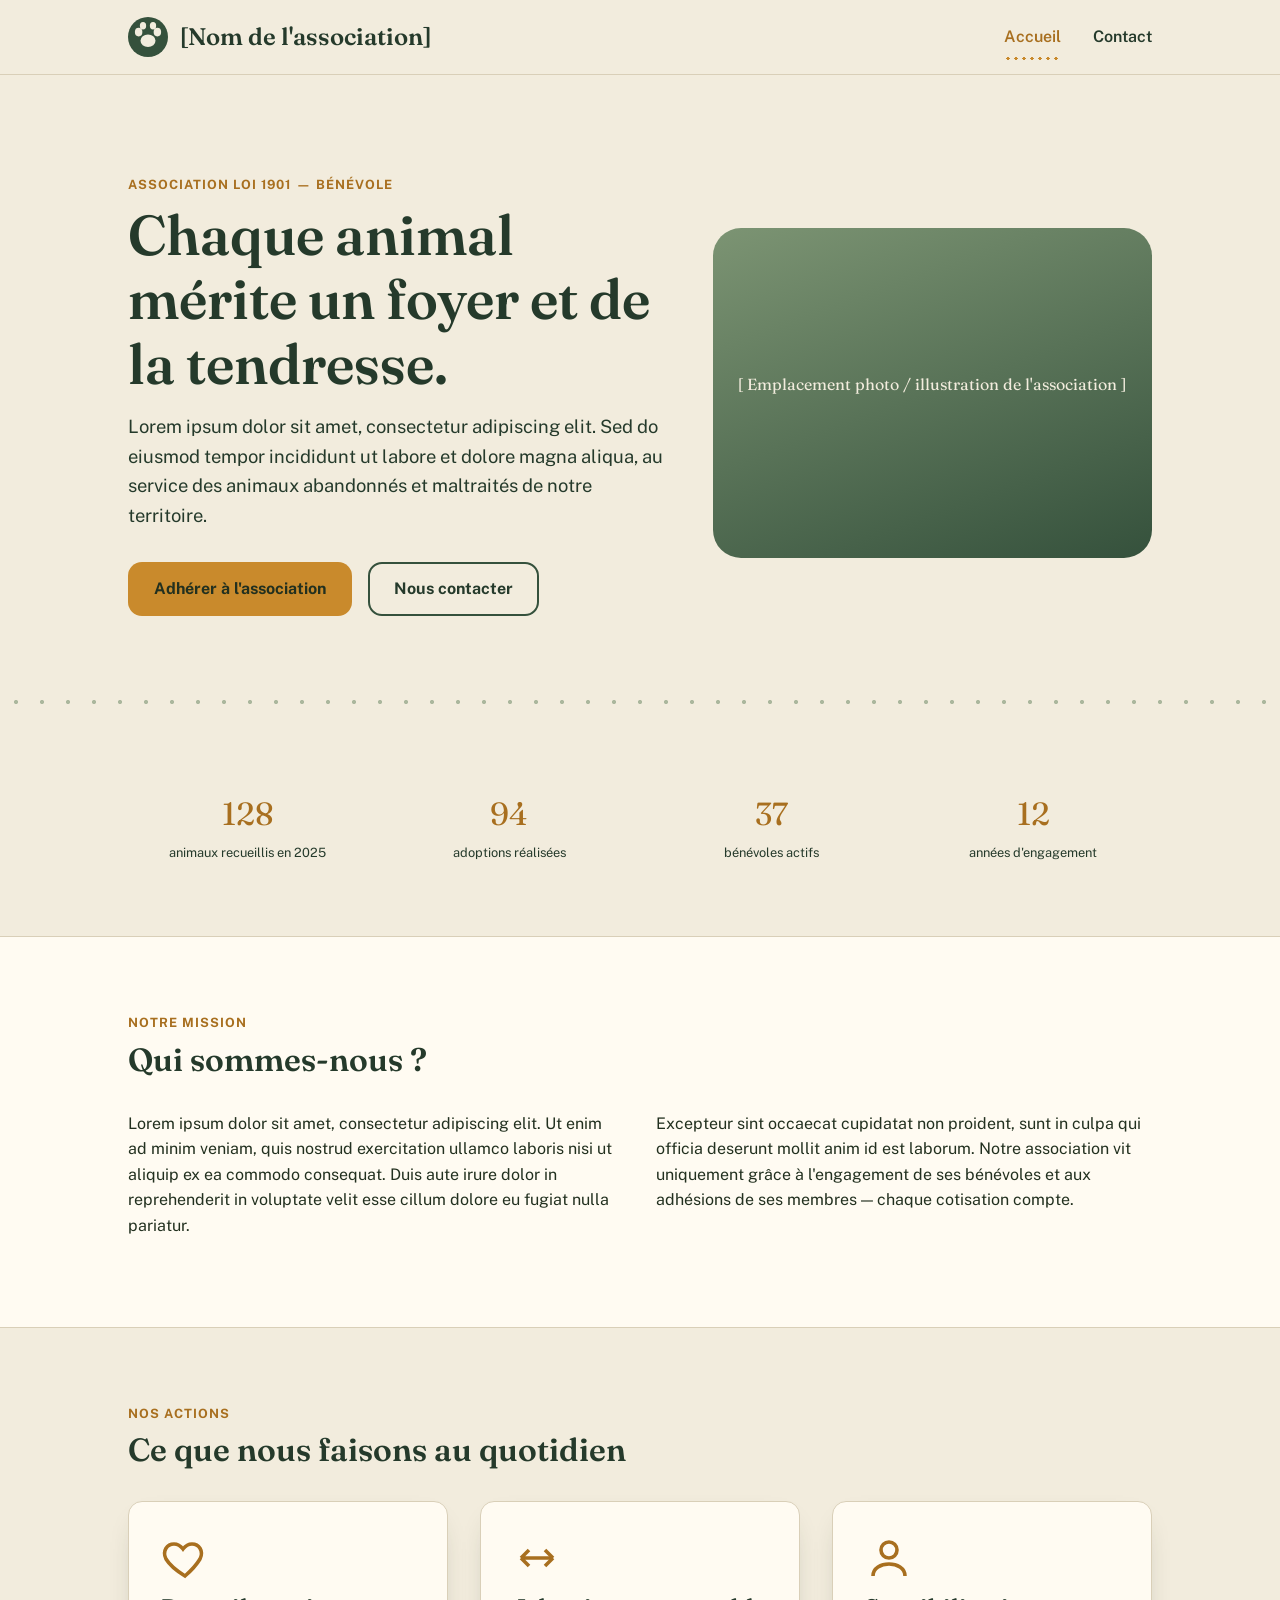
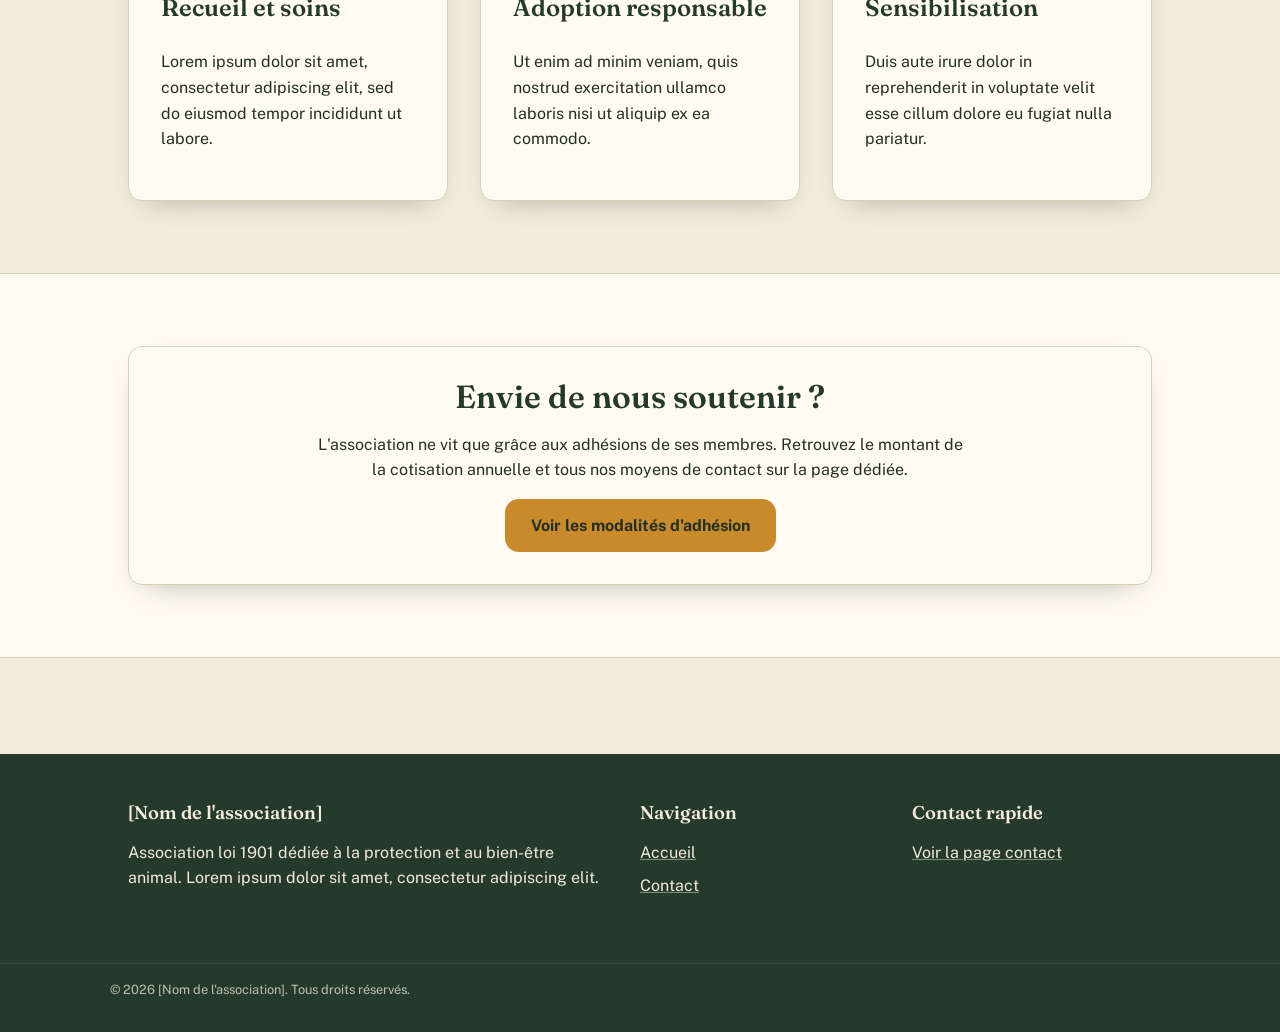
==== index.html @ b7527ab3 "First Commit: site association" ====
<!DOCTYPE html>
<html lang="fr">
<head>
  <meta charset="UTF-8">
  <meta name="viewport" content="width=device-width, initial-scale=1.0">
  <title>Accueil — Association [Nom de l'association]</title>
  <meta name="description" content="Association de protection animale : découvrez nos missions, nos actions et comment nous soutenir.">

  <!-- Favicon (SVG à remplacer par le logo définitif — voir /assets/icons/README.txt) -->
  <link rel="icon" type="image/svg+xml" href="assets/favicon.svg">
  <link rel="alternate icon" href="assets/favicon.svg">

  <!-- Polices -->
  <link rel="preconnect" href="https://fonts.googleapis.com">
  <link rel="preconnect" href="https://fonts.gstatic.com" crossorigin>
  <link href="https://fonts.googleapis.com/css2?family=Fraunces:opsz,wght@9..144,500;9..144,600;9..144,700&family=Public+Sans:wght@400;500;600;700&display=swap" rel="stylesheet">

  <!-- Feuilles de style, dans leur ordre de cascade -->
  <link rel="stylesheet" href="css/variables.css">
  <link rel="stylesheet" href="css/base.css">
  <link rel="stylesheet" href="css/layout.css">
  <link rel="stylesheet" href="css/components.css">
  <link rel="stylesheet" href="css/pages.css">
</head>
<body>
  <a class="skip-link" href="#contenu-principal">Aller au contenu principal</a>

  <header class="site-header">
    <div class="container site-header__inner">
      <a class="brand" href="index.html">
        <img class="brand__mark" src="assets/icons/logo-mark.svg" alt="" width="40" height="40">
        <span>[Nom de l'association]</span>
      </a>

      <button type="button" class="nav-toggle" data-nav-toggle aria-expanded="false" aria-controls="main-nav">
        Menu
      </button>

      <nav class="main-nav" id="main-nav" aria-label="Navigation principale">
        <ul class="main-nav__list">
          <li><a class="main-nav__link" href="index.html" aria-current="page">Accueil</a></li>
          <li><a class="main-nav__link" href="contact.html">Contact</a></li>
        </ul>
      </nav>
    </div>
  </header>

  <main id="contenu-principal">

    <!-- Hero -->
    <section class="hero">
      <div class="container hero__grid">
        <div>
          <p class="eyebrow">Association loi 1901 — bénévole</p>
          <h1 class="hero__title">Chaque animal mérite un foyer et de la tendresse.</h1>
          <p class="hero__lede">
            Lorem ipsum dolor sit amet, consectetur adipiscing elit. Sed do eiusmod
            tempor incididunt ut labore et dolore magna aliqua, au service des
            animaux abandonnés et maltraités de notre territoire.
          </p>
          <div class="hero__actions">
            <a class="btn btn--primary" href="contact.html">Adhérer à l'association</a>
            <a class="btn btn--ghost" href="contact.html">Nous contacter</a>
          </div>
        </div>
        <div class="hero__figure" aria-hidden="true">
          <p>[ Emplacement photo / illustration de l'association ]</p>
        </div>
      </div>
    </section>

    <div class="trail-divider" aria-hidden="true"></div>

    <!-- Chiffres clés -->
    <section class="section">
      <div class="container">
        <div class="stats">
          <div class="stat">
            <span class="stat__number">128</span>
            <span class="stat__label">animaux recueillis en 2025</span>
          </div>
          <div class="stat">
            <span class="stat__number">94</span>
            <span class="stat__label">adoptions réalisées</span>
          </div>
          <div class="stat">
            <span class="stat__number">37</span>
            <span class="stat__label">bénévoles actifs</span>
          </div>
          <div class="stat">
            <span class="stat__number">12</span>
            <span class="stat__label">années d'engagement</span>
          </div>
        </div>
      </div>
    </section>

    <!-- Présentation -->
    <section class="section section--alt">
      <div class="container">
        <div class="section__head">
          <p class="eyebrow">Notre mission</p>
          <h2>Qui sommes-nous ?</h2>
        </div>
        <div class="grid grid--2">
          <p>
            Lorem ipsum dolor sit amet, consectetur adipiscing elit. Ut enim ad
            minim veniam, quis nostrud exercitation ullamco laboris nisi ut
            aliquip ex ea commodo consequat. Duis aute irure dolor in
            reprehenderit in voluptate velit esse cillum dolore eu fugiat
            nulla pariatur.
          </p>
          <p>
            Excepteur sint occaecat cupidatat non proident, sunt in culpa qui
            officia deserunt mollit anim id est laborum. Notre association vit
            uniquement grâce à l'engagement de ses bénévoles et aux
            adhésions de ses membres — chaque cotisation compte.
          </p>
        </div>
      </div>
    </section>

    <!-- Nos actions / valeurs -->
    <section class="section">
      <div class="container">
        <div class="section__head">
          <p class="eyebrow">Nos actions</p>
          <h2>Ce que nous faisons au quotidien</h2>
        </div>
        <div class="grid grid--3">
          <article class="card value-card">
            <svg class="value-card__icon" viewBox="0 0 24 24" fill="none" stroke="currentColor" stroke-width="1.8" aria-hidden="true">
              <path d="M12 21s-7-4.35-9.5-8.5C.5 8.5 3 5 6.5 5c2 0 3.5 1.2 4.5 2.5C12 6.2 13.5 5 15.5 5 19 5 21.5 8.5 19.5 12.5 17 16.65 12 21 12 21z"/>
            </svg>
            <h3>Recueil et soins</h3>
            <p>Lorem ipsum dolor sit amet, consectetur adipiscing elit, sed do
              eiusmod tempor incididunt ut labore.</p>
          </article>
          <article class="card value-card">
            <svg class="value-card__icon" viewBox="0 0 24 24" fill="none" stroke="currentColor" stroke-width="1.8" aria-hidden="true">
              <path d="M4 12h16M4 12l4-4M4 12l4 4"/>
              <path d="M20 12l-4-4M20 12l-4 4"/>
            </svg>
            <h3>Adoption responsable</h3>
            <p>Ut enim ad minim veniam, quis nostrud exercitation ullamco
              laboris nisi ut aliquip ex ea commodo.</p>
          </article>
          <article class="card value-card">
            <svg class="value-card__icon" viewBox="0 0 24 24" fill="none" stroke="currentColor" stroke-width="1.8" aria-hidden="true">
              <circle cx="12" cy="8" r="4"/>
              <path d="M4 21c0-4 4-6 8-6s8 2 8 6"/>
            </svg>
            <h3>Sensibilisation</h3>
            <p>Duis aute irure dolor in reprehenderit in voluptate velit esse
              cillum dolore eu fugiat nulla pariatur.</p>
          </article>
        </div>
      </div>
    </section>

    <!-- Appel à l'action adhésion -->
    <section class="section section--alt">
      <div class="container">
        <div class="card" style="text-align:center;">
          <h2>Envie de nous soutenir ?</h2>
          <p style="margin-inline:auto;">
            L'association ne vit que grâce aux adhésions de ses membres.
            Retrouvez le montant de la cotisation annuelle et tous nos
            moyens de contact sur la page dédiée.
          </p>
          <a class="btn btn--primary" href="contact.html">Voir les modalités d'adhésion</a>
        </div>
      </div>
    </section>

  </main>

  <footer class="site-footer">
    <div class="container site-footer__inner">
      <div>
        <h2>[Nom de l'association]</h2>
        <p>Association loi 1901 dédiée à la protection et au bien-être animal.
          Lorem ipsum dolor sit amet, consectetur adipiscing elit.</p>
      </div>
      <div>
        <h2>Navigation</h2>
        <ul style="list-style:none; padding:0; display:grid; gap:0.5rem;">
          <li><a href="index.html">Accueil</a></li>
          <li><a href="contact.html">Contact</a></li>
        </ul>
      </div>
      <div>
        <h2>Contact rapide</h2>
        <p><a href="contact.html">Voir la page contact</a></p>
      </div>
    </div>
    <div class="site-footer__bottom">
      <p>&copy; <span id="year">2026</span> [Nom de l'association]. Tous droits réservés.</p>
    </div>
  </footer>

  <script src="js/main.js" defer></script>
</body>
</html>
---- css/variables.css ----
/* ==========================================================================
   Design tokens — Association animale
   Modifier uniquement ce fichier pour changer l'identité visuelle du site.
   ========================================================================== */

:root {
  /* Couleurs — palette "refuge" */
  --color-ink: #22301f;          /* texte principal, quasi noir vert */
  --color-forest: #35513c;       /* couleur primaire (nav, boutons) */
  --color-forest-dark: #253a2b;  /* survol / états actifs */
  --color-moss: #7c9473;         /* accent secondaire, sauge */
  --color-amber: #c98a2c;        /* accent d'appel à l'action */
  --color-amber-dark: #a86f1f;   /* survol du bouton amber */
  --color-paper: #f2ecdd;        /* fond général, papier chaud */
  --color-card: #fffbf2;         /* fond des cartes, plus clair que le papier */
  --color-line: #d9cfb8;         /* séparateurs, bordures discrètes */
  --color-danger: #a33d2c;

  /* Typographie */
  --font-display: "Fraunces", Georgia, "Times New Roman", serif;
  --font-body: "Public Sans", -apple-system, BlinkMacSystemFont, "Segoe UI", sans-serif;

  --fs-100: 0.8rem;
  --fs-200: 0.9rem;
  --fs-300: 1rem;
  --fs-400: 1.15rem;
  --fs-500: 1.5rem;
  --fs-600: 2rem;
  --fs-700: 2.75rem;
  --fs-800: 3.5rem;

  /* Espacements (échelle 4px) */
  --sp-1: 0.25rem;
  --sp-2: 0.5rem;
  --sp-3: 0.75rem;
  --sp-4: 1rem;
  --sp-5: 1.5rem;
  --sp-6: 2rem;
  --sp-7: 3rem;
  --sp-8: 4.5rem;
  --sp-9: 6rem;

  /* Rayons / ombres */
  --radius-sm: 6px;
  --radius-md: 14px;
  --radius-lg: 28px;
  --shadow-card: 0 12px 30px -18px rgba(34, 48, 31, 0.45);
  --shadow-modal: 0 25px 60px -20px rgba(20, 28, 17, 0.55);

  /* Largeur de contenu */
  --content-width: 1120px;

  /* Transitions */
  --ease: cubic-bezier(0.4, 0, 0.2, 1);
  --t-fast: 150ms;
  --t-med: 280ms;
}

@media (prefers-color-scheme: dark) {
  /* Le site reste volontairement clair (univers "papier chaud"),
     mais on garde ce bloc pour une future déclinaison sombre. */
}
---- css/base.css ----
/* ==========================================================================
   Base — reset léger, typographie, accessibilité
   ========================================================================== */

*, *::before, *::after {
  box-sizing: border-box;
}

html {
  scroll-behavior: smooth;
}

@media (prefers-reduced-motion: reduce) {
  html {
    scroll-behavior: auto;
  }
  *, *::before, *::after {
    animation-duration: 0.01ms !important;
    animation-iteration-count: 1 !important;
    transition-duration: 0.01ms !important;
    scroll-behavior: auto !important;
  }
}

body {
  margin: 0;
  font-family: var(--font-body);
  font-size: var(--fs-300);
  line-height: 1.6;
  color: var(--color-ink);
  background-color: var(--color-paper);
  -webkit-font-smoothing: antialiased;
}

img, svg {
  max-width: 100%;
  display: block;
}

a {
  color: inherit;
}

h1, h2, h3, h4 {
  font-family: var(--font-display);
  line-height: 1.15;
  margin: 0 0 var(--sp-4);
  font-weight: 600;
  color: var(--color-forest-dark);
}

h1 { font-size: var(--fs-800); }
h2 { font-size: var(--fs-600); }
h3 { font-size: var(--fs-500); }

p {
  margin: 0 0 var(--sp-4);
  max-width: 65ch;
}

ul, ol {
  padding-left: 1.2em;
}

button {
  font-family: inherit;
  cursor: pointer;
}

/* Focus visible clavier — ne jamais supprimer sans remplacer */
:focus-visible {
  outline: 3px solid var(--color-amber);
  outline-offset: 3px;
  border-radius: var(--radius-sm);
}

/* Lien d'évitement pour les lecteurs d'écran / clavier */
.skip-link {
  position: absolute;
  left: -9999px;
  top: 0;
  background: var(--color-forest);
  color: #fff;
  padding: var(--sp-3) var(--sp-5);
  z-index: 1000;
  border-radius: 0 0 var(--radius-sm) 0;
  text-decoration: none;
}

.skip-link:focus {
  left: 0;
}

.visually-hidden {
  position: absolute;
  width: 1px;
  height: 1px;
  padding: 0;
  margin: -1px;
  overflow: hidden;
  clip: rect(0, 0, 0, 0);
  white-space: nowrap;
  border: 0;
}

.container {
  width: 100%;
  max-width: var(--content-width);
  margin-inline: auto;
  padding-inline: var(--sp-5);
}

@media (min-width: 640px) {
  .container { padding-inline: var(--sp-7); }
}
---- css/layout.css ----
/* ==========================================================================
   Layout — en-tête, navigation, pied de page
   ========================================================================== */

.site-header {
  position: sticky;
  top: 0;
  z-index: 100;
  background: var(--color-paper);
  border-bottom: 1px solid var(--color-line);
}

.site-header__inner {
  display: flex;
  align-items: center;
  justify-content: space-between;
  padding-block: var(--sp-4);
}

.brand {
  display: flex;
  align-items: center;
  gap: var(--sp-3);
  text-decoration: none;
  font-family: var(--font-display);
  font-size: var(--fs-500);
  font-weight: 600;
  color: var(--color-forest-dark);
}

.brand__mark {
  width: 40px;
  height: 40px;
  flex-shrink: 0;
}

/* Navigation principale */
.main-nav__list {
  display: flex;
  gap: var(--sp-6);
  list-style: none;
  margin: 0;
  padding: 0;
}

.main-nav__link {
  position: relative;
  text-decoration: none;
  font-weight: 600;
  color: var(--color-forest-dark);
  padding-block: var(--sp-2);
  display: inline-block;
}

/* Signature : trait en pointillé façon "sentier" sous le lien actif/survolé */
.main-nav__link::after {
  content: "";
  position: absolute;
  left: 0;
  right: 100%;
  bottom: -2px;
  height: 3px;
  background-image: radial-gradient(circle, var(--color-amber) 1.5px, transparent 1.6px);
  background-size: 8px 3px;
  background-repeat: repeat-x;
  transition: right var(--t-med) var(--ease);
}

.main-nav__link:hover::after,
.main-nav__link[aria-current="page"]::after {
  right: 0;
}

.main-nav__link[aria-current="page"] {
  color: var(--color-amber-dark);
}

.nav-toggle {
  display: none;
  background: none;
  border: 2px solid var(--color-forest);
  border-radius: var(--radius-sm);
  padding: var(--sp-2) var(--sp-3);
  color: var(--color-forest-dark);
}

@media (max-width: 720px) {
  .nav-toggle {
    display: inline-flex;
    align-items: center;
    gap: var(--sp-2);
  }

  .main-nav {
    display: none;
    width: 100%;
  }

  .main-nav.is-open {
    display: block;
  }

  .site-header__inner {
    flex-wrap: wrap;
  }

  .main-nav__list {
    flex-direction: column;
    gap: var(--sp-2);
    padding-block: var(--sp-4);
    border-top: 1px solid var(--color-line);
    margin-top: var(--sp-4);
  }
}

/* Pied de page */
.site-footer {
  margin-top: var(--sp-9);
  background: var(--color-forest-dark);
  color: var(--color-paper);
}

.site-footer__inner {
  padding-block: var(--sp-7);
  display: grid;
  gap: var(--sp-6);
  grid-template-columns: 1fr;
}

@media (min-width: 640px) {
  .site-footer__inner {
    grid-template-columns: 2fr 1fr 1fr;
  }
}

.site-footer a {
  color: var(--color-paper);
  text-decoration-color: var(--color-moss);
}

.site-footer h2 {
  color: var(--color-paper);
  font-size: var(--fs-400);
}

.site-footer__bottom {
  border-top: 1px solid rgba(242, 236, 221, 0.15);
  padding-block: var(--sp-4);
  font-size: var(--fs-100);
  opacity: 0.75;
  text-align: center;
}

/* Sections génériques */
.section {
  padding-block: var(--sp-8);
}

.section--alt {
  background: var(--color-card);
  border-top: 1px solid var(--color-line);
  border-bottom: 1px solid var(--color-line);
}

.section__head {
  max-width: 60ch;
  margin-bottom: var(--sp-6);
}

.eyebrow {
  display: inline-block;
  font-family: var(--font-body);
  font-size: var(--fs-100);
  letter-spacing: 0.08em;
  text-transform: uppercase;
  color: var(--color-amber-dark);
  font-weight: 700;
  margin-bottom: var(--sp-2);
}

/* Grilles de contenu */
.grid {
  display: grid;
  gap: var(--sp-6);
}

@media (min-width: 720px) {
  .grid--2 { grid-template-columns: repeat(2, 1fr); }
  .grid--3 { grid-template-columns: repeat(3, 1fr); }
}

/* Séparateur "sentier" entre sections — signature visuelle du site */
.trail-divider {
  height: 28px;
  width: 100%;
  background-image: radial-gradient(circle, var(--color-moss) 2px, transparent 2.2px);
  background-size: 26px 28px;
  background-position: center;
  background-repeat: repeat-x;
  opacity: 0.6;
}
---- css/components.css ----
/* ==========================================================================
   Composants — boutons, cartes, modale de confirmation
   ========================================================================== */

.btn {
  display: inline-flex;
  align-items: center;
  gap: var(--sp-2);
  border: 2px solid transparent;
  border-radius: var(--radius-md);
  padding: var(--sp-3) var(--sp-5);
  font-weight: 700;
  font-size: var(--fs-300);
  text-decoration: none;
  transition: transform var(--t-fast) var(--ease), background-color var(--t-fast) var(--ease);
}

.btn:hover {
  transform: translateY(-2px);
}

.btn--primary {
  background: var(--color-amber);
  color: var(--color-ink);
}

.btn--primary:hover {
  background: var(--color-amber-dark);
}

.btn--outline {
  background: transparent;
  border-color: var(--color-paper);
  color: var(--color-paper);
}

.btn--outline:hover {
  background: rgba(242, 236, 221, 0.12);
}

.btn--ghost {
  background: transparent;
  border-color: var(--color-forest);
  color: var(--color-forest-dark);
}

.btn--ghost:hover {
  background: rgba(53, 81, 60, 0.08);
}

/* Cartes */
.card {
  background: var(--color-card);
  border: 1px solid var(--color-line);
  border-radius: var(--radius-md);
  padding: var(--sp-6);
  box-shadow: var(--shadow-card);
}

/* Carte de contact cliquable (téléphone / e-mail) */
.contact-action {
  width: 100%;
  text-align: left;
  background: var(--color-card);
  border: 1px solid var(--color-line);
  border-radius: var(--radius-md);
  padding: var(--sp-5);
  display: flex;
  align-items: center;
  gap: var(--sp-4);
  transition: border-color var(--t-fast) var(--ease), transform var(--t-fast) var(--ease);
}

.contact-action:hover {
  border-color: var(--color-amber);
  transform: translateY(-2px);
}

.contact-action__icon {
  width: 44px;
  height: 44px;
  flex-shrink: 0;
  color: var(--color-forest);
}

.contact-action__label {
  font-size: var(--fs-100);
  text-transform: uppercase;
  letter-spacing: 0.06em;
  color: var(--color-moss);
  font-weight: 700;
  margin: 0;
}

.contact-action__value {
  font-family: var(--font-display);
  font-size: var(--fs-400);
  margin: 0;
  color: var(--color-forest-dark);
}

/* ---- Modale de confirmation (interaction obligatoire tél / e-mail) ---- */

.modal-overlay {
  position: fixed;
  inset: 0;
  background: rgba(34, 48, 31, 0.55);
  display: flex;
  align-items: center;
  justify-content: center;
  padding: var(--sp-5);
  z-index: 1000;
}

.modal-overlay[hidden] {
  display: none;
}

.modal {
  background: var(--color-card);
  border-radius: var(--radius-lg);
  max-width: 420px;
  width: 100%;
  padding: var(--sp-6);
  box-shadow: var(--shadow-modal);
}

.modal__title {
  margin-bottom: var(--sp-2);
}

.modal__text {
  color: var(--color-ink);
}

.modal__value {
  font-weight: 700;
  color: var(--color-forest-dark);
}

.modal__actions {
  display: flex;
  flex-wrap: wrap;
  gap: var(--sp-3);
  margin-top: var(--sp-5);
}

.modal__note {
  font-size: var(--fs-100);
  color: var(--color-moss);
  margin-top: var(--sp-4);
  margin-bottom: 0;
}
---- css/pages.css ----
/* ==========================================================================
   Pages — styles spécifiques à l'accueil et au contact
   ========================================================================== */

/* --- Hero (accueil) --- */
.hero {
  padding-block: var(--sp-9) var(--sp-8);
  position: relative;
  overflow: hidden;
}

.hero__grid {
  display: grid;
  gap: var(--sp-7);
  align-items: center;
}

@media (min-width: 860px) {
  .hero__grid {
    grid-template-columns: 1.1fr 0.9fr;
  }
}

.hero__title {
  font-size: clamp(var(--fs-700), 5vw, var(--fs-800));
}

.hero__lede {
  font-size: var(--fs-400);
  color: var(--color-forest-dark);
  max-width: 52ch;
}

.hero__actions {
  display: flex;
  flex-wrap: wrap;
  gap: var(--sp-4);
  margin-top: var(--sp-6);
}

.hero__figure {
  aspect-ratio: 4 / 3;
  border-radius: var(--radius-lg);
  background: linear-gradient(160deg, var(--color-moss), var(--color-forest));
  display: flex;
  align-items: center;
  justify-content: center;
  color: var(--color-paper);
  font-family: var(--font-display);
  text-align: center;
  padding: var(--sp-5);
}

/* Chiffres clés */
.stats {
  display: grid;
  gap: var(--sp-5);
  grid-template-columns: repeat(2, 1fr);
}

@media (min-width: 640px) {
  .stats { grid-template-columns: repeat(4, 1fr); }
}

.stat {
  text-align: center;
}

.stat__number {
  font-family: var(--font-display);
  font-size: var(--fs-600);
  color: var(--color-amber-dark);
  display: block;
}

.stat__label {
  font-size: var(--fs-100);
  color: var(--color-forest-dark);
}

/* Valeurs / actions (accueil) */
.value-card {
  display: flex;
  flex-direction: column;
  gap: var(--sp-3);
}

.value-card__icon {
  width: 48px;
  height: 48px;
  color: var(--color-amber-dark);
}

/* --- Page contact --- */
.contact-grid {
  display: grid;
  gap: var(--sp-5);
}

@media (min-width: 720px) {
  .contact-grid {
    grid-template-columns: repeat(2, 1fr);
  }
}

.membership-card {
  background: linear-gradient(160deg, var(--color-forest), var(--color-forest-dark));
  color: var(--color-paper);
  border-radius: var(--radius-lg);
  padding: var(--sp-7);
  display: grid;
  gap: var(--sp-3);
}

.membership-card__amount {
  font-family: var(--font-display);
  font-size: var(--fs-700);
}

.membership-card__period {
  font-size: var(--fs-300);
  opacity: 0.85;
}

address {
  font-style: normal;
}
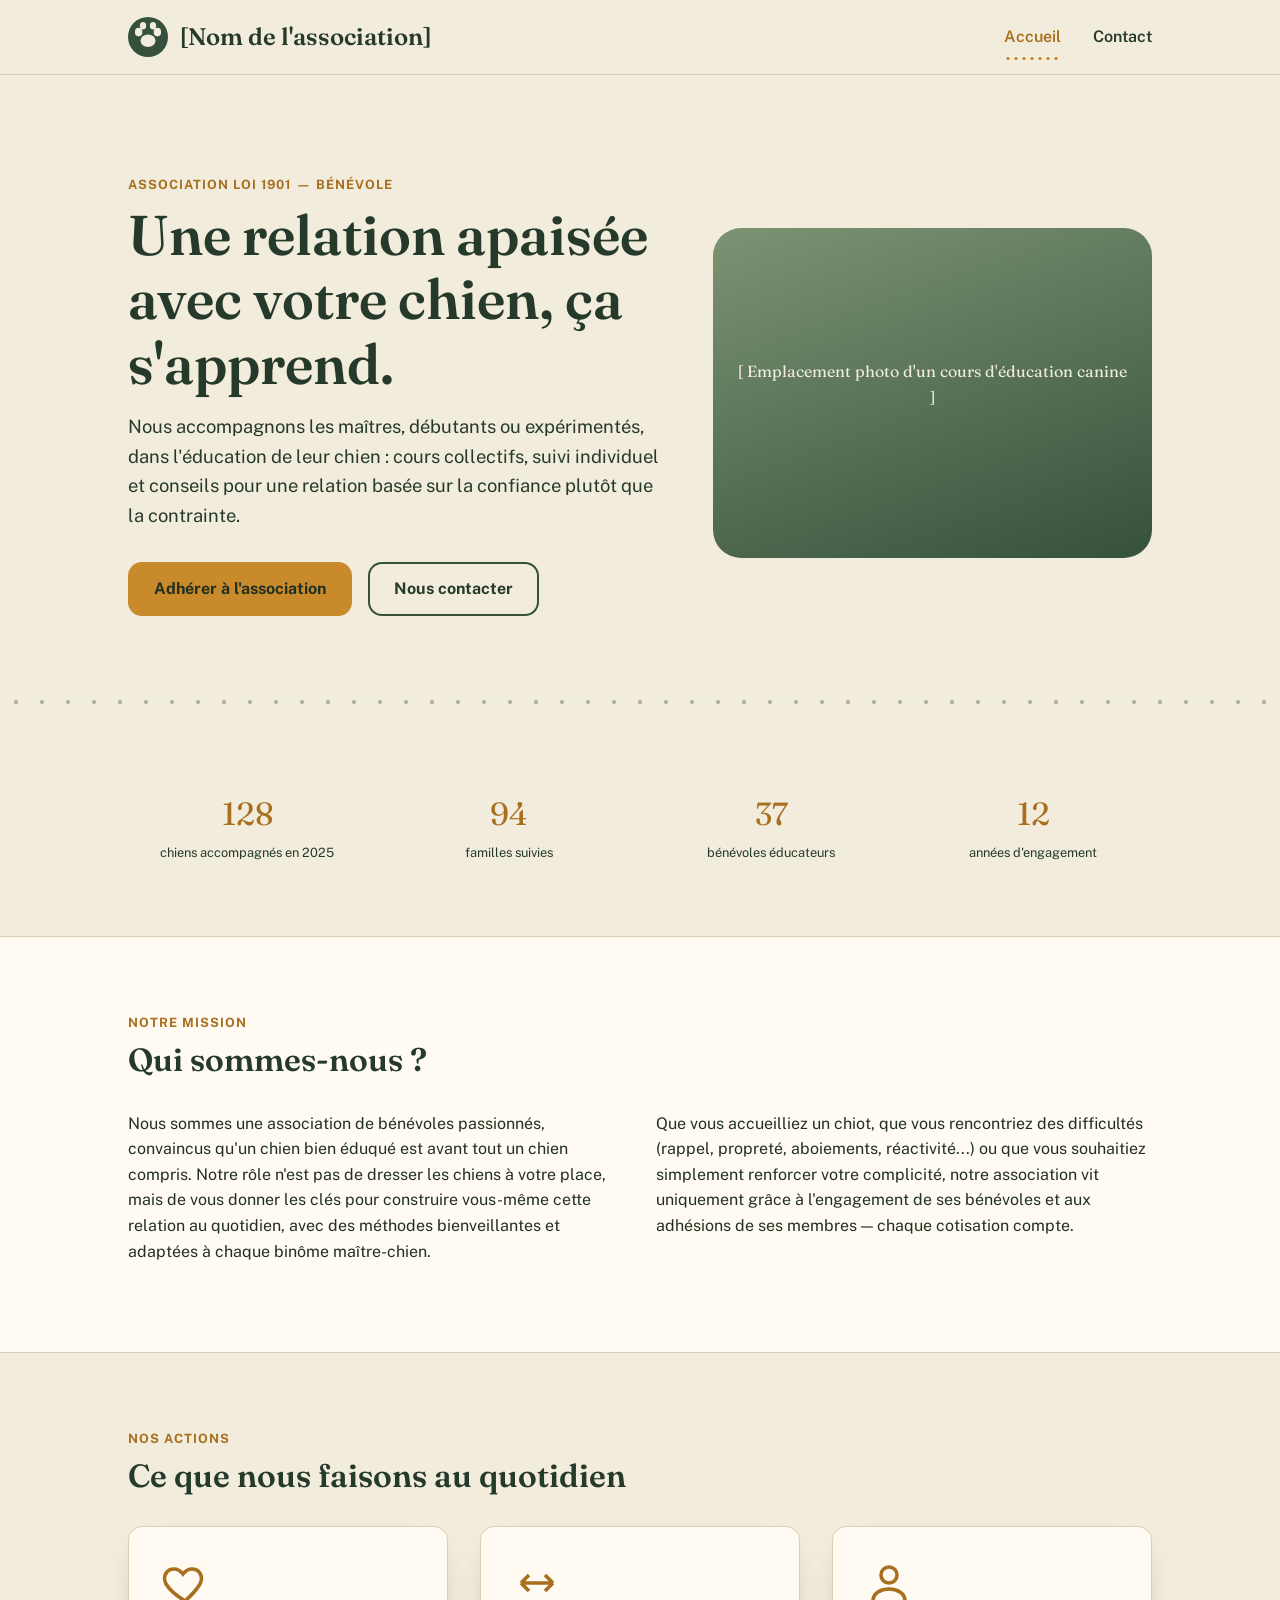
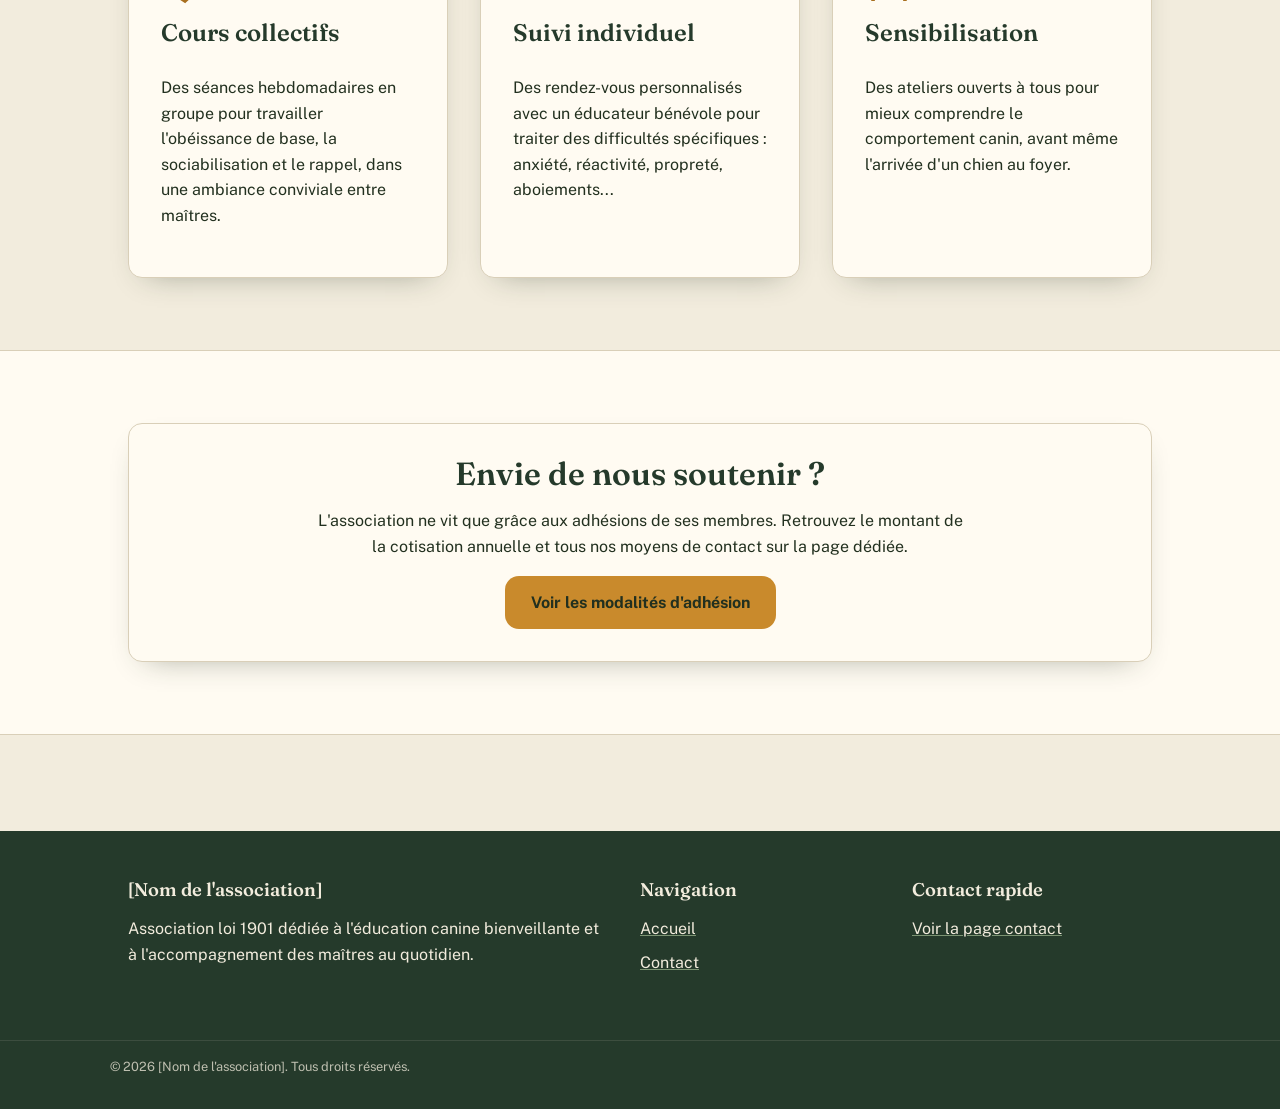
==== commit 17b48016: "update lorem ipsum" ====
--- a/index.html
+++ b/index.html
@@ -3,8 +3,8 @@
 <head>
   <meta charset="UTF-8">
   <meta name="viewport" content="width=device-width, initial-scale=1.0">
-  <title>Accueil — Association [Nom de l'association]</title>
-  <meta name="description" content="Association de protection animale : découvrez nos missions, nos actions et comment nous soutenir.">
+  <title>Accueil — [Nom de l'association], éducation canine</title>
+  <meta name="description" content="Association d'éducation canine : nous aidons les maîtres à mieux comprendre et éduquer leur chien, au quotidien.">
 
   <!-- Favicon (SVG à remplacer par le logo définitif — voir /assets/icons/README.txt) -->
   <link rel="icon" type="image/svg+xml" href="assets/favicon.svg">
@@ -52,11 +52,12 @@
       <div class="container hero__grid">
         <div>
           <p class="eyebrow">Association loi 1901 — bénévole</p>
-          <h1 class="hero__title">Chaque animal mérite un foyer et de la tendresse.</h1>
+          <h1 class="hero__title">Une relation apaisée avec votre chien, ça s'apprend.</h1>
           <p class="hero__lede">
-            Lorem ipsum dolor sit amet, consectetur adipiscing elit. Sed do eiusmod
-            tempor incididunt ut labore et dolore magna aliqua, au service des
-            animaux abandonnés et maltraités de notre territoire.
+            Nous accompagnons les maîtres, débutants ou expérimentés, dans
+            l'éducation de leur chien : cours collectifs, suivi individuel et
+            conseils pour une relation basée sur la confiance plutôt que la
+            contrainte.
           </p>
           <div class="hero__actions">
             <a class="btn btn--primary" href="contact.html">Adhérer à l'association</a>
@@ -64,7 +65,7 @@
           </div>
         </div>
         <div class="hero__figure" aria-hidden="true">
-          <p>[ Emplacement photo / illustration de l'association ]</p>
+          <p>[ Emplacement photo d'un cours d'éducation canine ]</p>
         </div>
       </div>
     </section>
@@ -77,15 +78,15 @@
         <div class="stats">
           <div class="stat">
             <span class="stat__number">128</span>
-            <span class="stat__label">animaux recueillis en 2025</span>
+            <span class="stat__label">chiens accompagnés en 2025</span>
           </div>
           <div class="stat">
             <span class="stat__number">94</span>
-            <span class="stat__label">adoptions réalisées</span>
+            <span class="stat__label">familles suivies</span>
           </div>
           <div class="stat">
             <span class="stat__number">37</span>
-            <span class="stat__label">bénévoles actifs</span>
+            <span class="stat__label">bénévoles éducateurs</span>
           </div>
           <div class="stat">
             <span class="stat__number">12</span>
@@ -104,17 +105,19 @@
         </div>
         <div class="grid grid--2">
           <p>
-            Lorem ipsum dolor sit amet, consectetur adipiscing elit. Ut enim ad
-            minim veniam, quis nostrud exercitation ullamco laboris nisi ut
-            aliquip ex ea commodo consequat. Duis aute irure dolor in
-            reprehenderit in voluptate velit esse cillum dolore eu fugiat
-            nulla pariatur.
+            Nous sommes une association de bénévoles passionnés, convaincus
+            qu'un chien bien éduqué est avant tout un chien compris. Notre
+            rôle n'est pas de dresser les chiens à votre place, mais de vous
+            donner les clés pour construire vous-même cette relation au
+            quotidien, avec des méthodes bienveillantes et adaptées à chaque
+            binôme maître-chien.
           </p>
           <p>
-            Excepteur sint occaecat cupidatat non proident, sunt in culpa qui
-            officia deserunt mollit anim id est laborum. Notre association vit
-            uniquement grâce à l'engagement de ses bénévoles et aux
-            adhésions de ses membres — chaque cotisation compte.
+            Que vous accueilliez un chiot, que vous rencontriez des
+            difficultés (rappel, propreté, aboiements, réactivité...) ou que
+            vous souhaitiez simplement renforcer votre complicité, notre
+            association vit uniquement grâce à l'engagement de ses bénévoles
+            et aux adhésions de ses membres — chaque cotisation compte.
           </p>
         </div>
       </div>
@@ -132,18 +135,20 @@
             <svg class="value-card__icon" viewBox="0 0 24 24" fill="none" stroke="currentColor" stroke-width="1.8" aria-hidden="true">
               <path d="M12 21s-7-4.35-9.5-8.5C.5 8.5 3 5 6.5 5c2 0 3.5 1.2 4.5 2.5C12 6.2 13.5 5 15.5 5 19 5 21.5 8.5 19.5 12.5 17 16.65 12 21 12 21z"/>
             </svg>
-            <h3>Recueil et soins</h3>
-            <p>Lorem ipsum dolor sit amet, consectetur adipiscing elit, sed do
-              eiusmod tempor incididunt ut labore.</p>
+            <h3>Cours collectifs</h3>
+            <p>Des séances hebdomadaires en groupe pour travailler l'obéissance
+              de base, la sociabilisation et le rappel, dans une ambiance
+              conviviale entre maîtres.</p>
           </article>
           <article class="card value-card">
             <svg class="value-card__icon" viewBox="0 0 24 24" fill="none" stroke="currentColor" stroke-width="1.8" aria-hidden="true">
               <path d="M4 12h16M4 12l4-4M4 12l4 4"/>
               <path d="M20 12l-4-4M20 12l-4 4"/>
             </svg>
-            <h3>Adoption responsable</h3>
-            <p>Ut enim ad minim veniam, quis nostrud exercitation ullamco
-              laboris nisi ut aliquip ex ea commodo.</p>
+            <h3>Suivi individuel</h3>
+            <p>Des rendez-vous personnalisés avec un éducateur bénévole pour
+              traiter des difficultés spécifiques : anxiété, réactivité,
+              propreté, aboiements...</p>
           </article>
           <article class="card value-card">
             <svg class="value-card__icon" viewBox="0 0 24 24" fill="none" stroke="currentColor" stroke-width="1.8" aria-hidden="true">
@@ -151,8 +156,8 @@
               <path d="M4 21c0-4 4-6 8-6s8 2 8 6"/>
             </svg>
             <h3>Sensibilisation</h3>
-            <p>Duis aute irure dolor in reprehenderit in voluptate velit esse
-              cillum dolore eu fugiat nulla pariatur.</p>
+            <p>Des ateliers ouverts à tous pour mieux comprendre le
+              comportement canin, avant même l'arrivée d'un chien au foyer.</p>
           </article>
         </div>
       </div>
@@ -161,9 +166,9 @@
     <!-- Appel à l'action adhésion -->
     <section class="section section--alt">
       <div class="container">
-        <div class="card" style="text-align:center;">
+        <div class="card cta-card">
           <h2>Envie de nous soutenir ?</h2>
-          <p style="margin-inline:auto;">
+          <p>
             L'association ne vit que grâce aux adhésions de ses membres.
             Retrouvez le montant de la cotisation annuelle et tous nos
             moyens de contact sur la page dédiée.
@@ -179,12 +184,12 @@
     <div class="container site-footer__inner">
       <div>
         <h2>[Nom de l'association]</h2>
-        <p>Association loi 1901 dédiée à la protection et au bien-être animal.
-          Lorem ipsum dolor sit amet, consectetur adipiscing elit.</p>
+        <p>Association loi 1901 dédiée à l'éducation canine bienveillante et à
+          l'accompagnement des maîtres au quotidien.</p>
       </div>
       <div>
         <h2>Navigation</h2>
-        <ul style="list-style:none; padding:0; display:grid; gap:0.5rem;">
+        <ul class="footer-links">
           <li><a href="index.html">Accueil</a></li>
           <li><a href="contact.html">Contact</a></li>
         </ul>
--- a/css/components.css
+++ b/css/components.css
@@ -151,3 +151,25 @@
   margin-top: var(--sp-4);
   margin-bottom: 0;
 }
+
+/* Bloc d'appel à l'action centré (ex. carte adhésion sur l'accueil) */
+.cta-card {
+  text-align: center;
+}
+
+.cta-card p {
+  margin-inline: auto;
+}
+
+/* Bloc contact non cliquable (site web, adresse) */
+.contact-action--static {
+  cursor: default;
+}
+
+/* Liste de liens du pied de page, sans puces */
+.footer-links {
+  list-style: none;
+  padding: 0;
+  display: grid;
+  gap: var(--sp-2);
+}
--- a/css/pages.css
+++ b/css/pages.css
@@ -125,3 +125,15 @@
 address {
   font-style: normal;
 }
+
+/* Variante d'eyebrow sur fond sombre (carte d'adhésion) */
+.eyebrow--on-dark {
+  color: var(--color-paper);
+  opacity: 0.85;
+}
+
+/* Paragraphe de détail dans la carte d'adhésion */
+.membership-card__detail {
+  max-width: 60ch;
+  opacity: 0.9;
+}
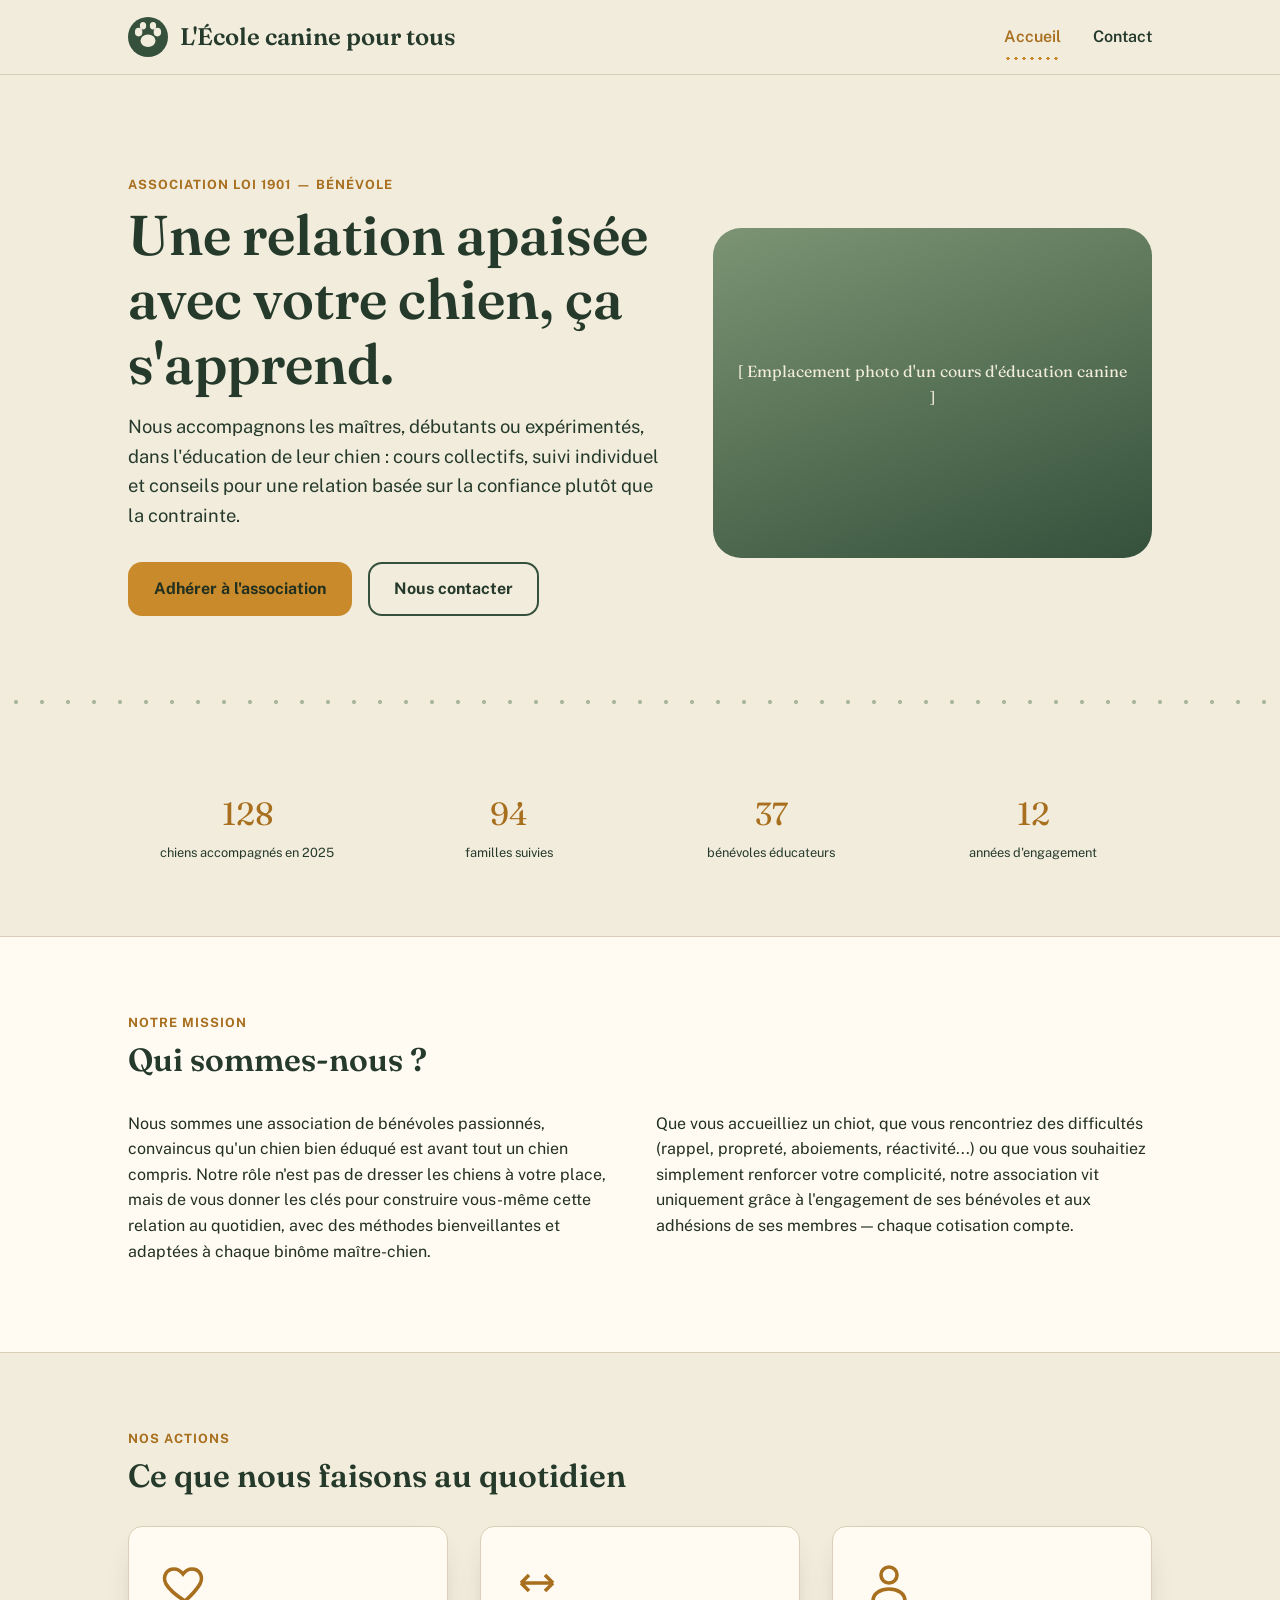
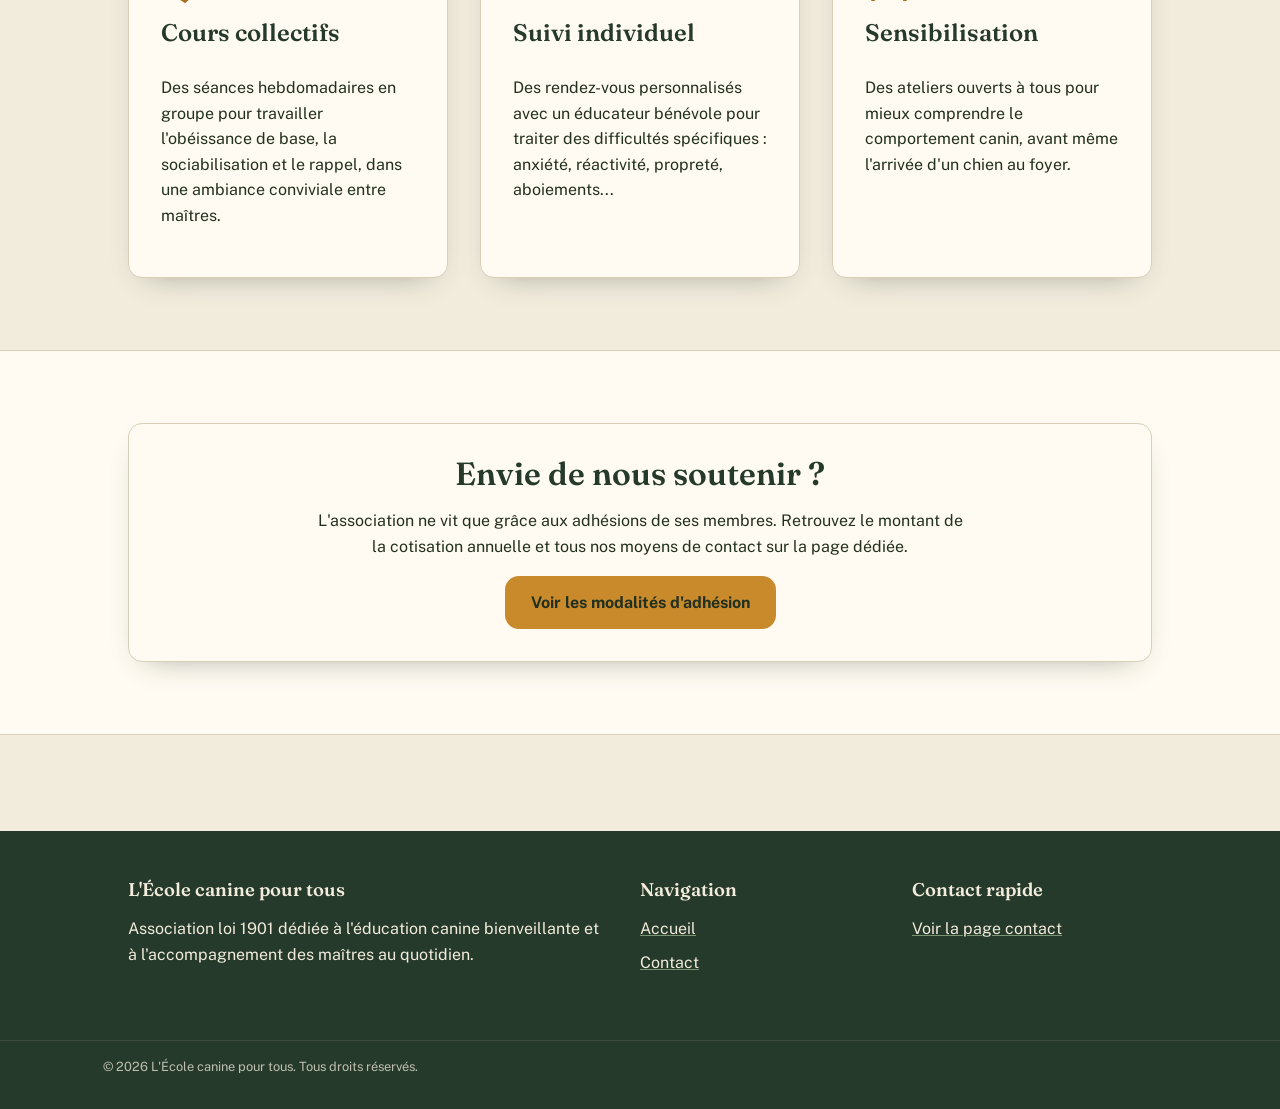
==== commit 528ee4f8: "update lorem ipsum" ====
--- a/index.html
+++ b/index.html
@@ -3,7 +3,7 @@
 <head>
   <meta charset="UTF-8">
   <meta name="viewport" content="width=device-width, initial-scale=1.0">
-  <title>Accueil — [Nom de l'association], éducation canine</title>
+  <title>Accueil — L'École canine pour tous</title>
   <meta name="description" content="Association d'éducation canine : nous aidons les maîtres à mieux comprendre et éduquer leur chien, au quotidien.">
 
   <!-- Favicon (SVG à remplacer par le logo définitif — voir /assets/icons/README.txt) -->
@@ -29,7 +29,7 @@
     <div class="container site-header__inner">
       <a class="brand" href="index.html">
         <img class="brand__mark" src="assets/icons/logo-mark.svg" alt="" width="40" height="40">
-        <span>[Nom de l'association]</span>
+        <span>L'École canine pour tous</span>
       </a>
 
       <button type="button" class="nav-toggle" data-nav-toggle aria-expanded="false" aria-controls="main-nav">
@@ -183,7 +183,7 @@
   <footer class="site-footer">
     <div class="container site-footer__inner">
       <div>
-        <h2>[Nom de l'association]</h2>
+        <h2>L'École canine pour tous</h2>
         <p>Association loi 1901 dédiée à l'éducation canine bienveillante et à
           l'accompagnement des maîtres au quotidien.</p>
       </div>
@@ -200,7 +200,7 @@
       </div>
     </div>
     <div class="site-footer__bottom">
-      <p>&copy; <span id="year">2026</span> [Nom de l'association]. Tous droits réservés.</p>
+      <p>&copy; <span id="year">2026</span> L'École canine pour tous. Tous droits réservés.</p>
     </div>
   </footer>
 
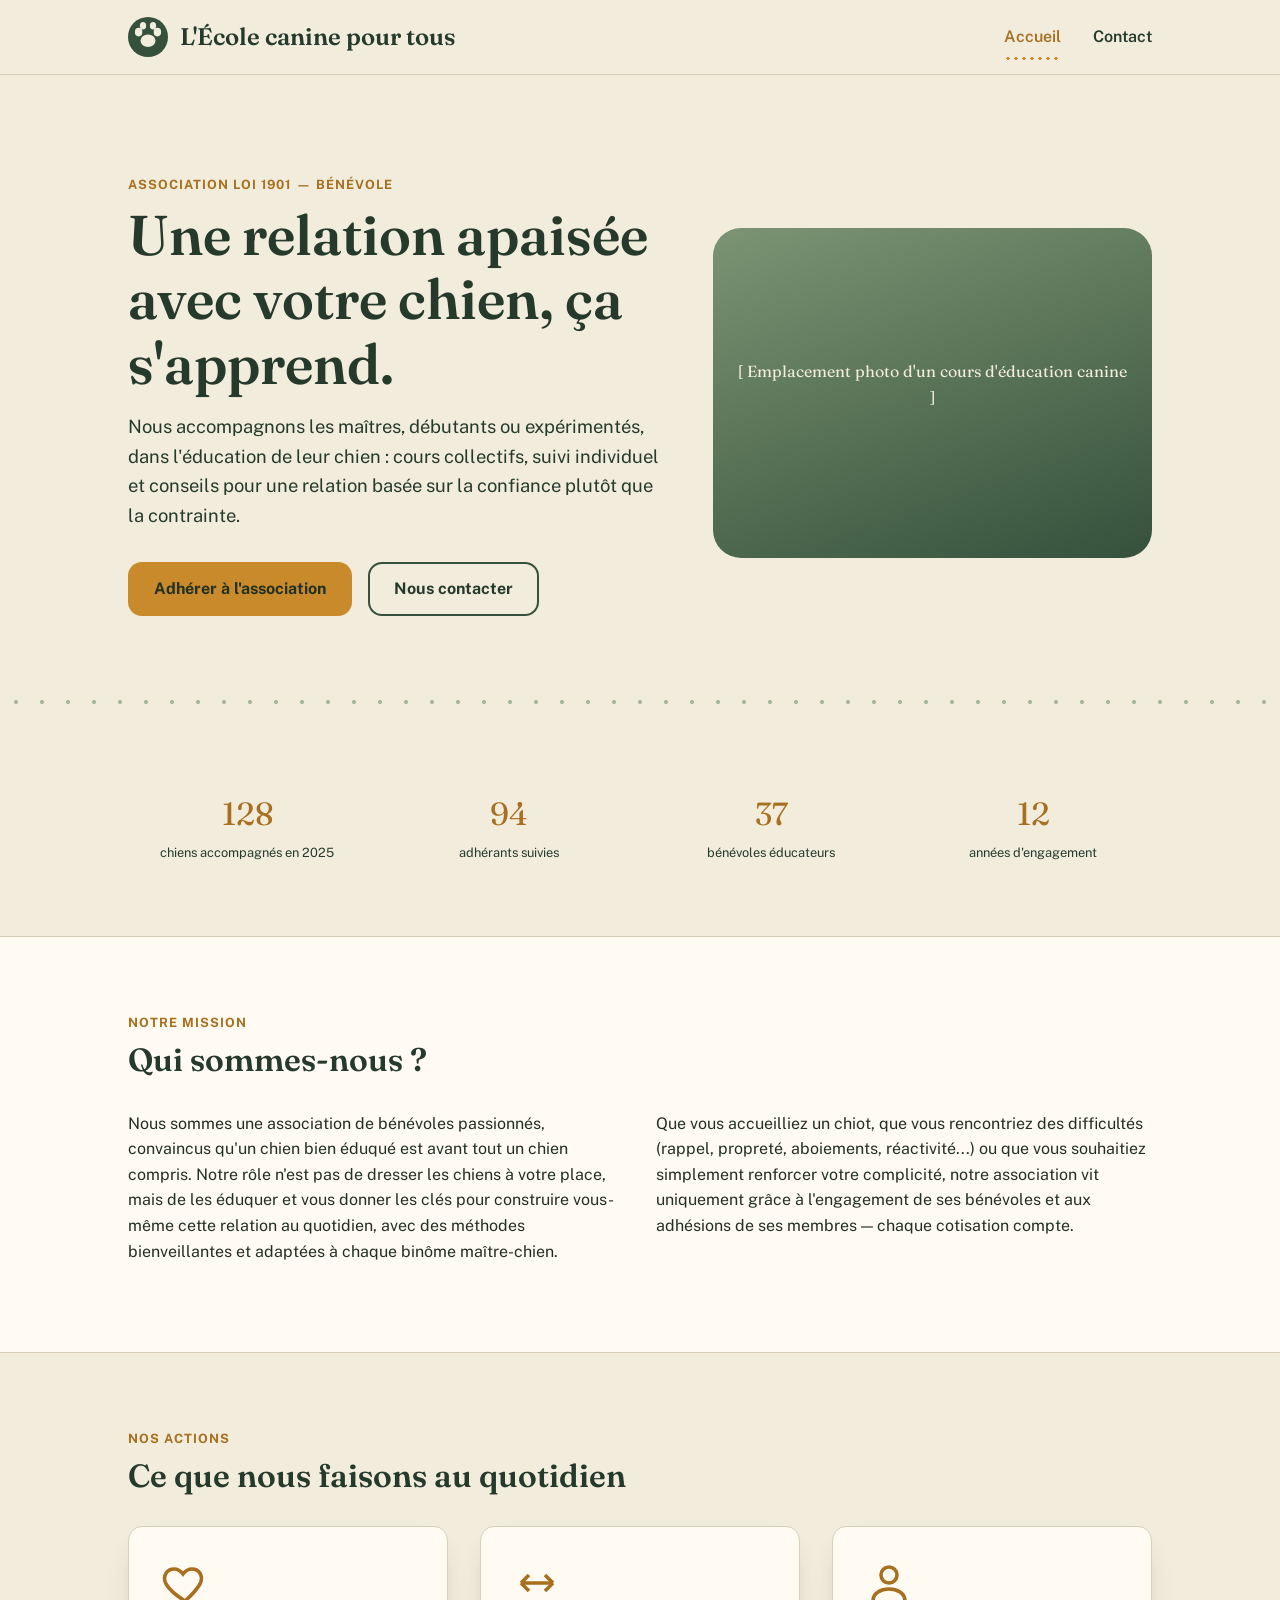
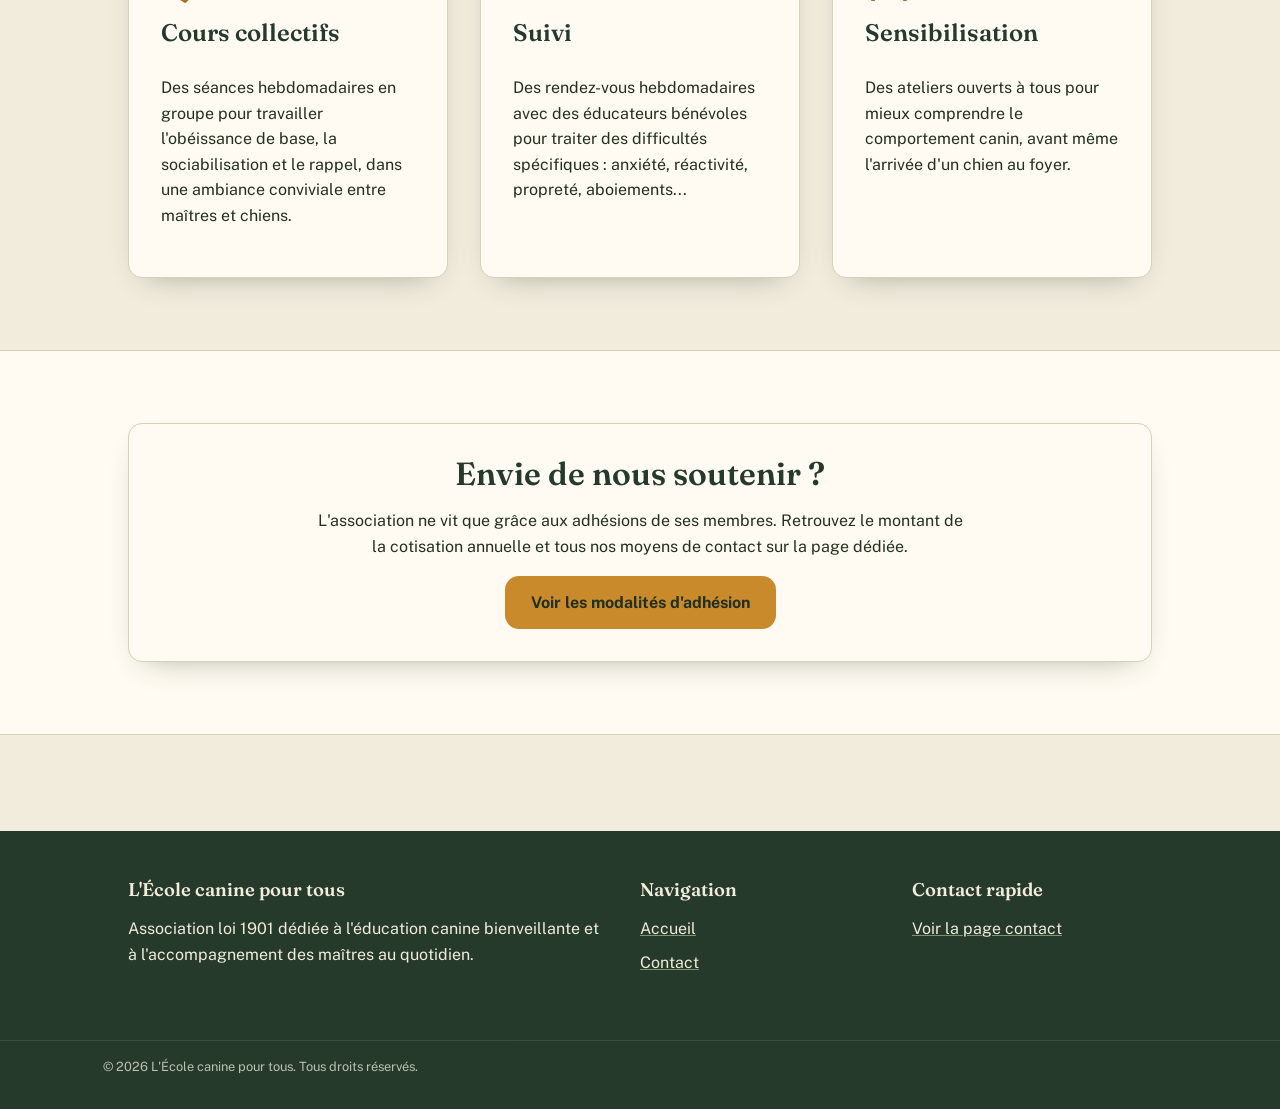
==== commit 9369193d: "update text" ====
--- a/index.html
+++ b/index.html
@@ -82,7 +82,7 @@
           </div>
           <div class="stat">
             <span class="stat__number">94</span>
-            <span class="stat__label">familles suivies</span>
+            <span class="stat__label">adhérants suivies</span>
           </div>
           <div class="stat">
             <span class="stat__number">37</span>
@@ -107,7 +107,7 @@
           <p>
             Nous sommes une association de bénévoles passionnés, convaincus
             qu'un chien bien éduqué est avant tout un chien compris. Notre
-            rôle n'est pas de dresser les chiens à votre place, mais de vous
+            rôle n'est pas de dresser les chiens à votre place, mais de les éduquer et vous
             donner les clés pour construire vous-même cette relation au
             quotidien, avec des méthodes bienveillantes et adaptées à chaque
             binôme maître-chien.
@@ -138,15 +138,15 @@
             <h3>Cours collectifs</h3>
             <p>Des séances hebdomadaires en groupe pour travailler l'obéissance
               de base, la sociabilisation et le rappel, dans une ambiance
-              conviviale entre maîtres.</p>
+              conviviale entre maîtres et chiens.</p>
           </article>
           <article class="card value-card">
             <svg class="value-card__icon" viewBox="0 0 24 24" fill="none" stroke="currentColor" stroke-width="1.8" aria-hidden="true">
               <path d="M4 12h16M4 12l4-4M4 12l4 4"/>
               <path d="M20 12l-4-4M20 12l-4 4"/>
             </svg>
-            <h3>Suivi individuel</h3>
-            <p>Des rendez-vous personnalisés avec un éducateur bénévole pour
+            <h3>Suivi</h3>
+            <p>Des rendez-vous hebdomadaires avec des éducateurs bénévoles pour
               traiter des difficultés spécifiques : anxiété, réactivité,
               propreté, aboiements...</p>
           </article>
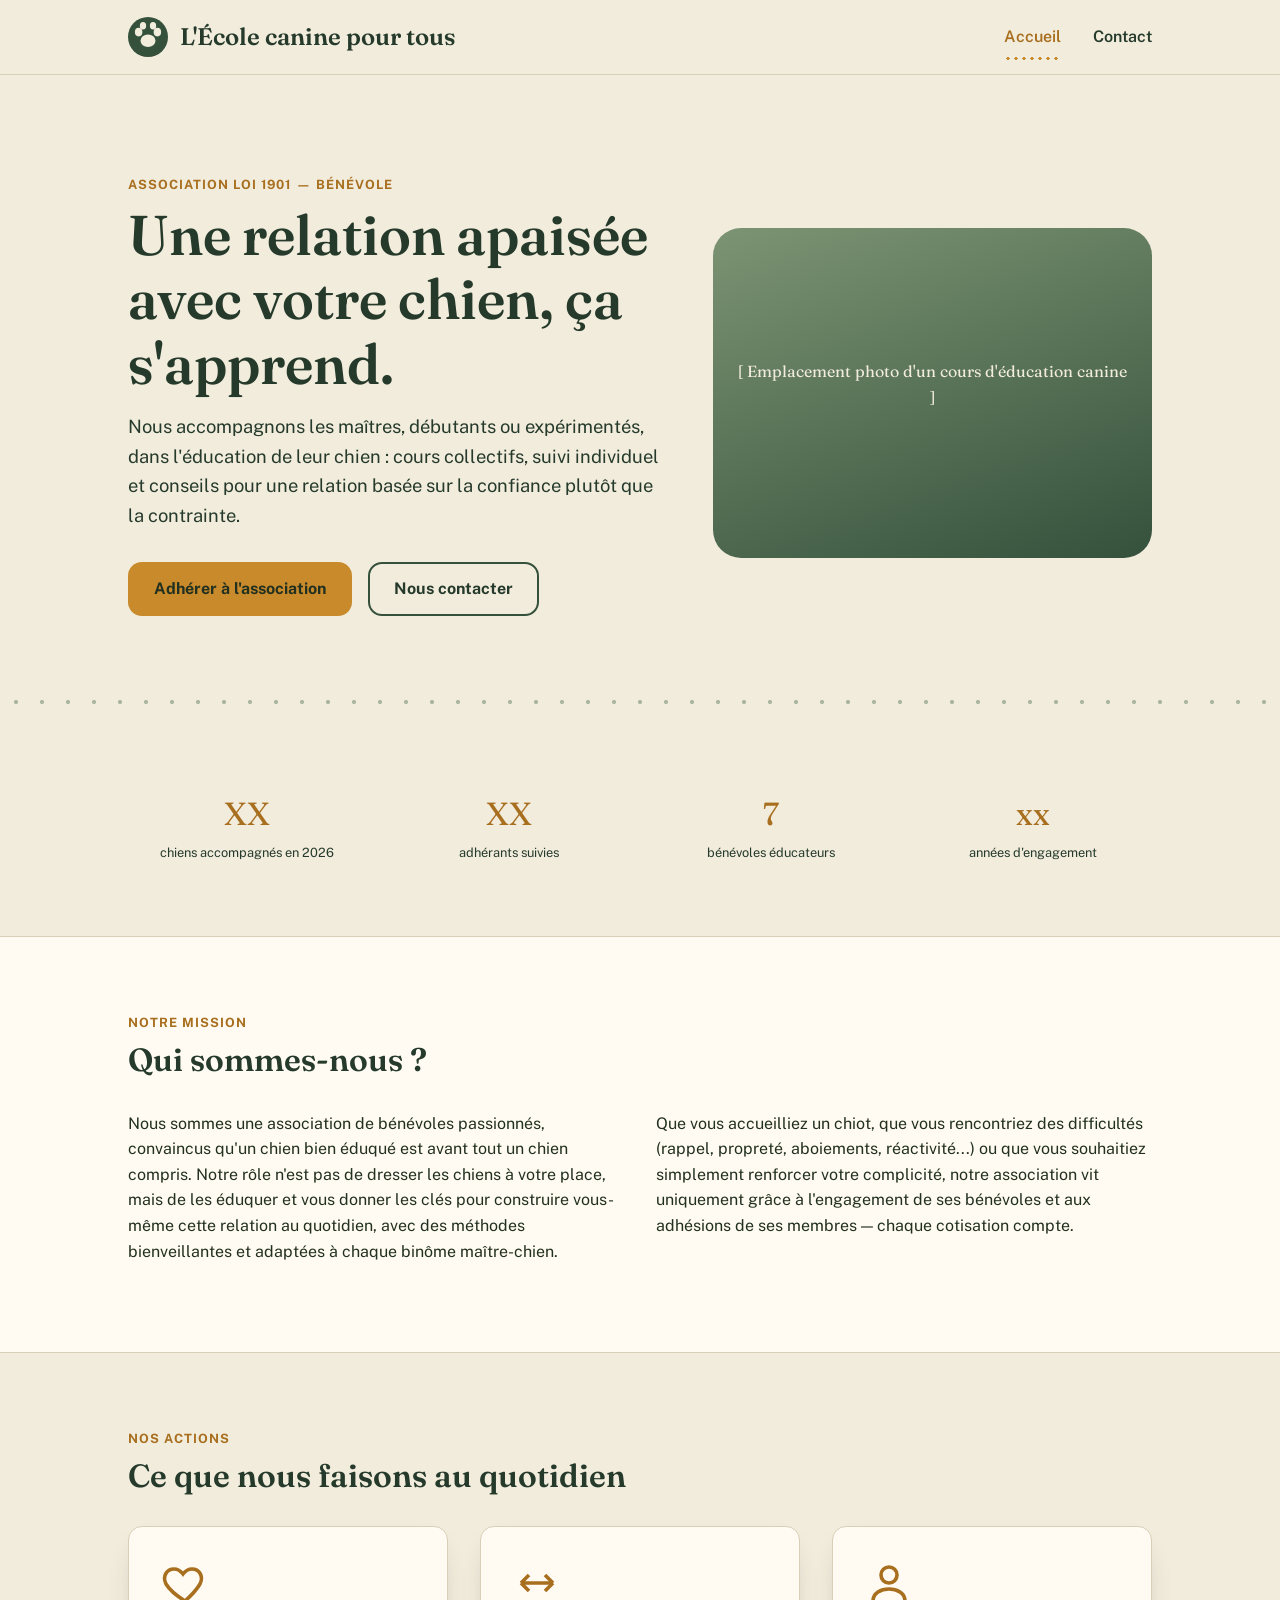
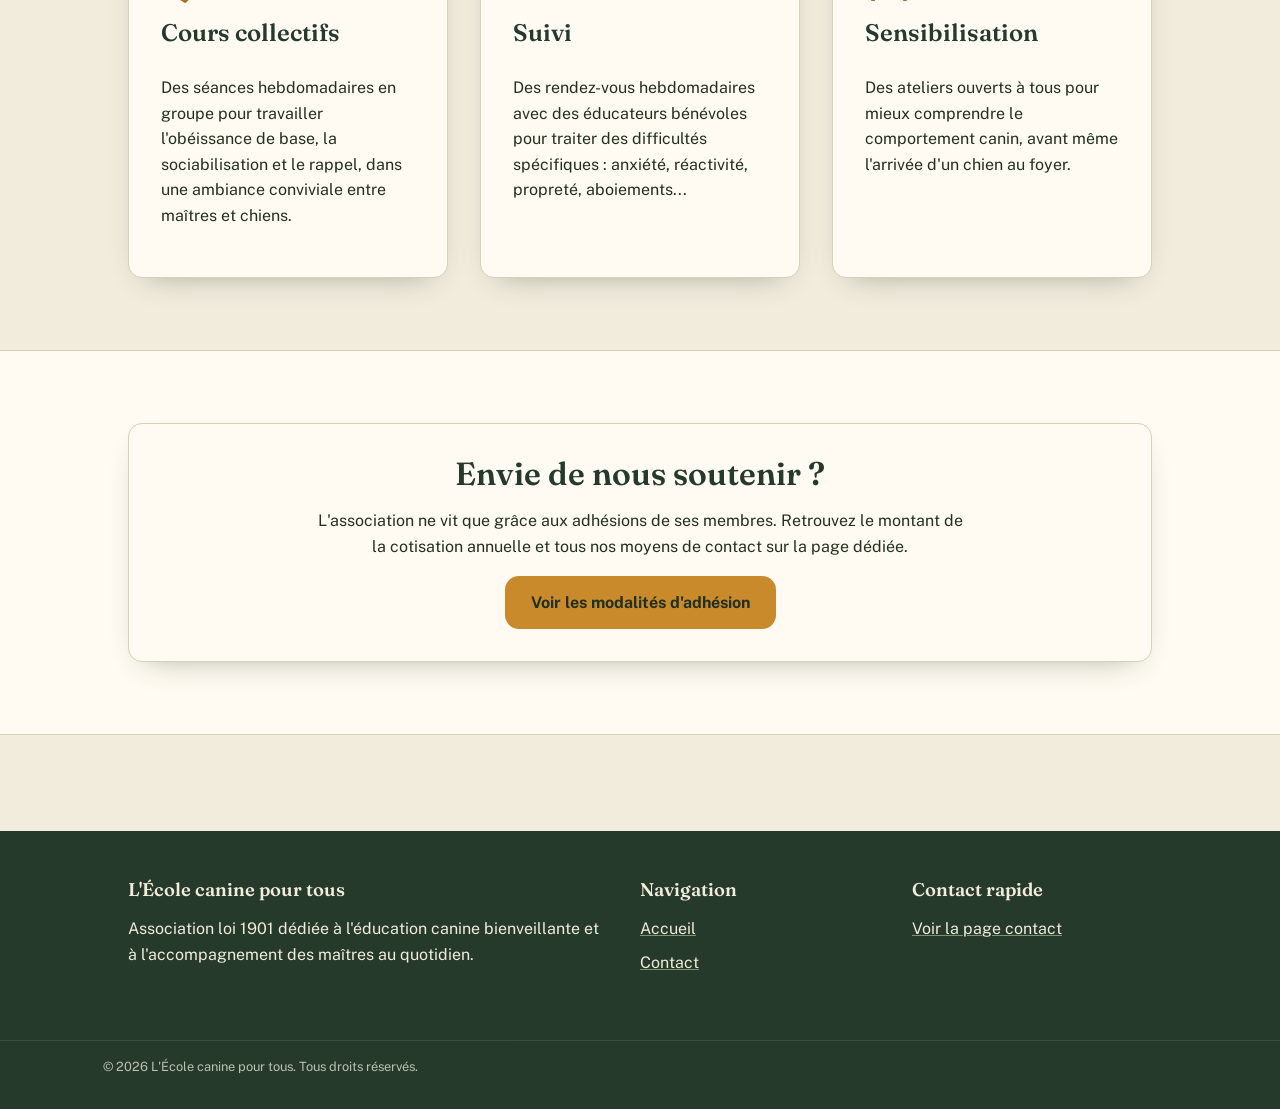
==== commit 33ab6edf: "text updates" ====
--- a/index.html
+++ b/index.html
@@ -77,19 +77,19 @@
       <div class="container">
         <div class="stats">
           <div class="stat">
-            <span class="stat__number">128</span>
-            <span class="stat__label">chiens accompagnés en 2025</span>
-          </div>
-          <div class="stat">
-            <span class="stat__number">94</span>
+            <span class="stat__number">XX</span>
+            <span class="stat__label">chiens accompagnés en 2026</span>
+          </div>
+          <div class="stat">
+            <span class="stat__number">XX</span>
             <span class="stat__label">adhérants suivies</span>
           </div>
           <div class="stat">
-            <span class="stat__number">37</span>
+            <span class="stat__number">7</span>
             <span class="stat__label">bénévoles éducateurs</span>
           </div>
           <div class="stat">
-            <span class="stat__number">12</span>
+            <span class="stat__number">xx</span>
             <span class="stat__label">années d'engagement</span>
           </div>
         </div>
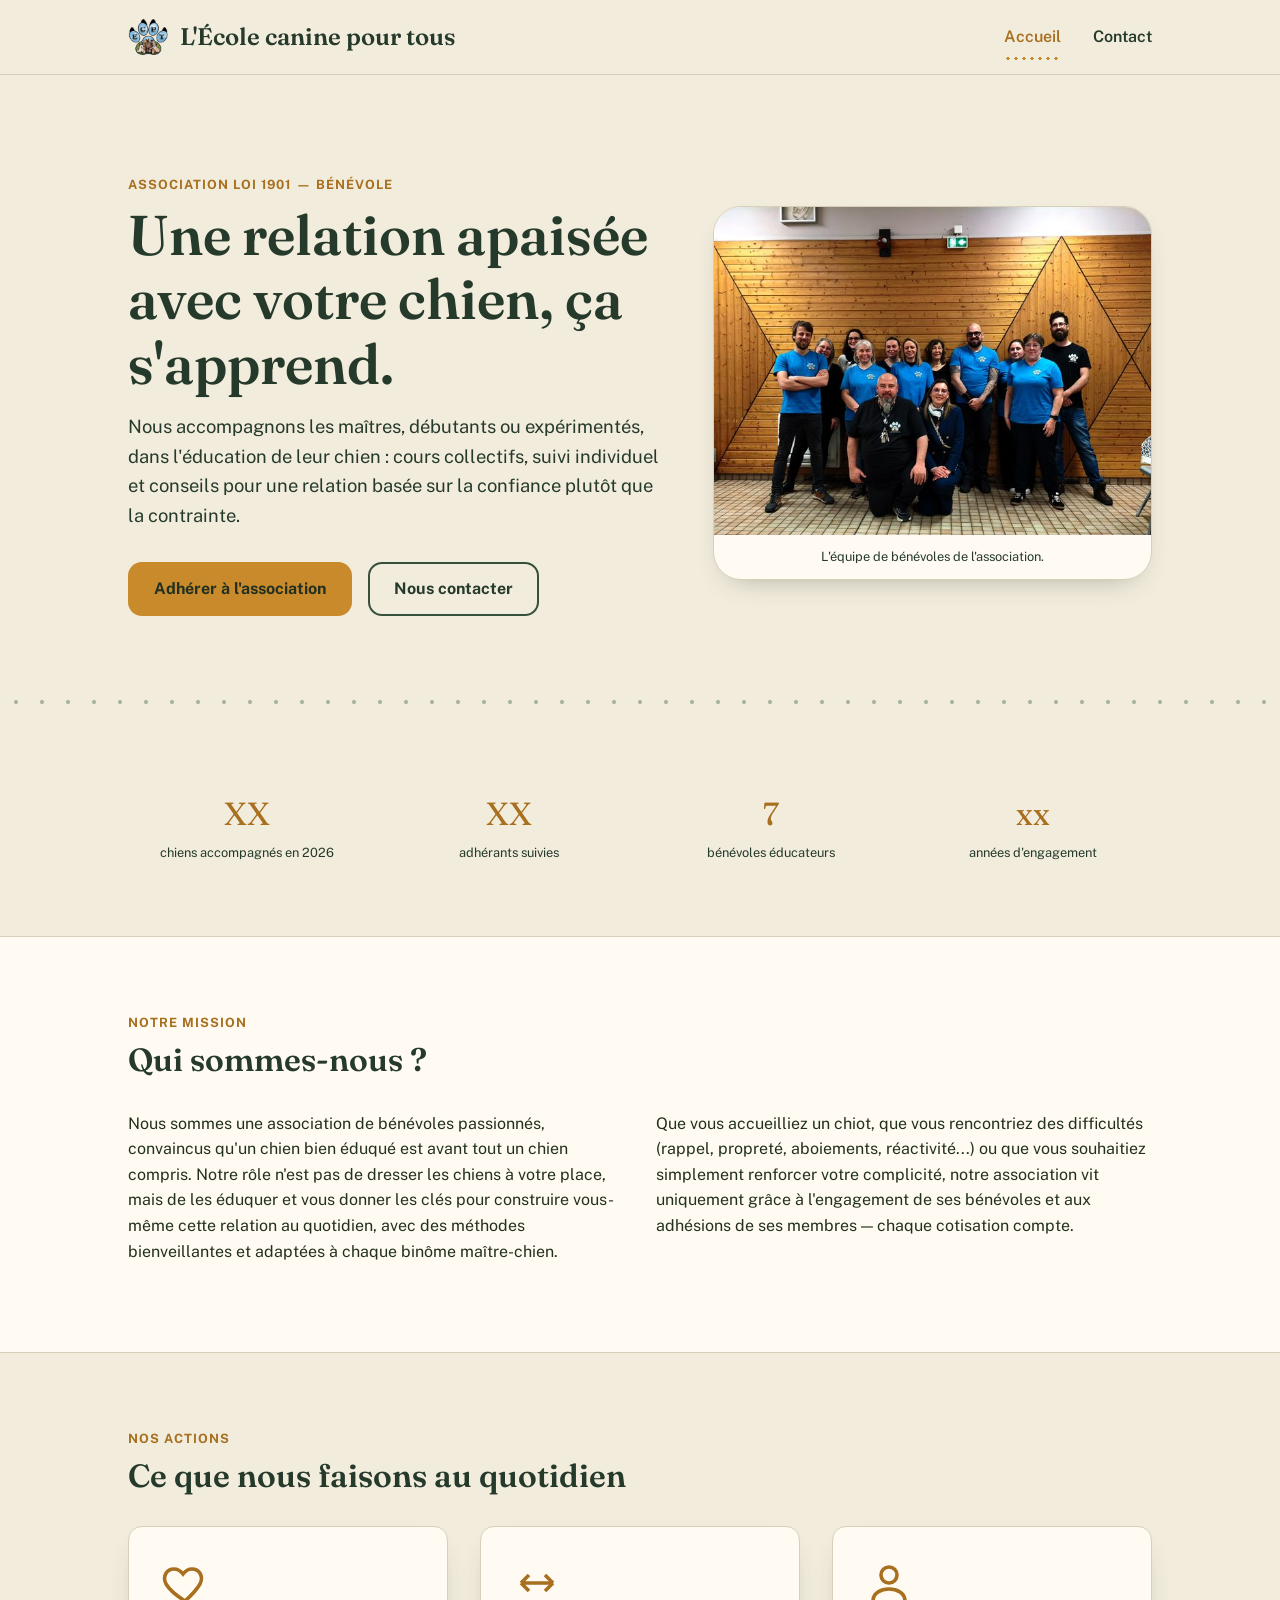
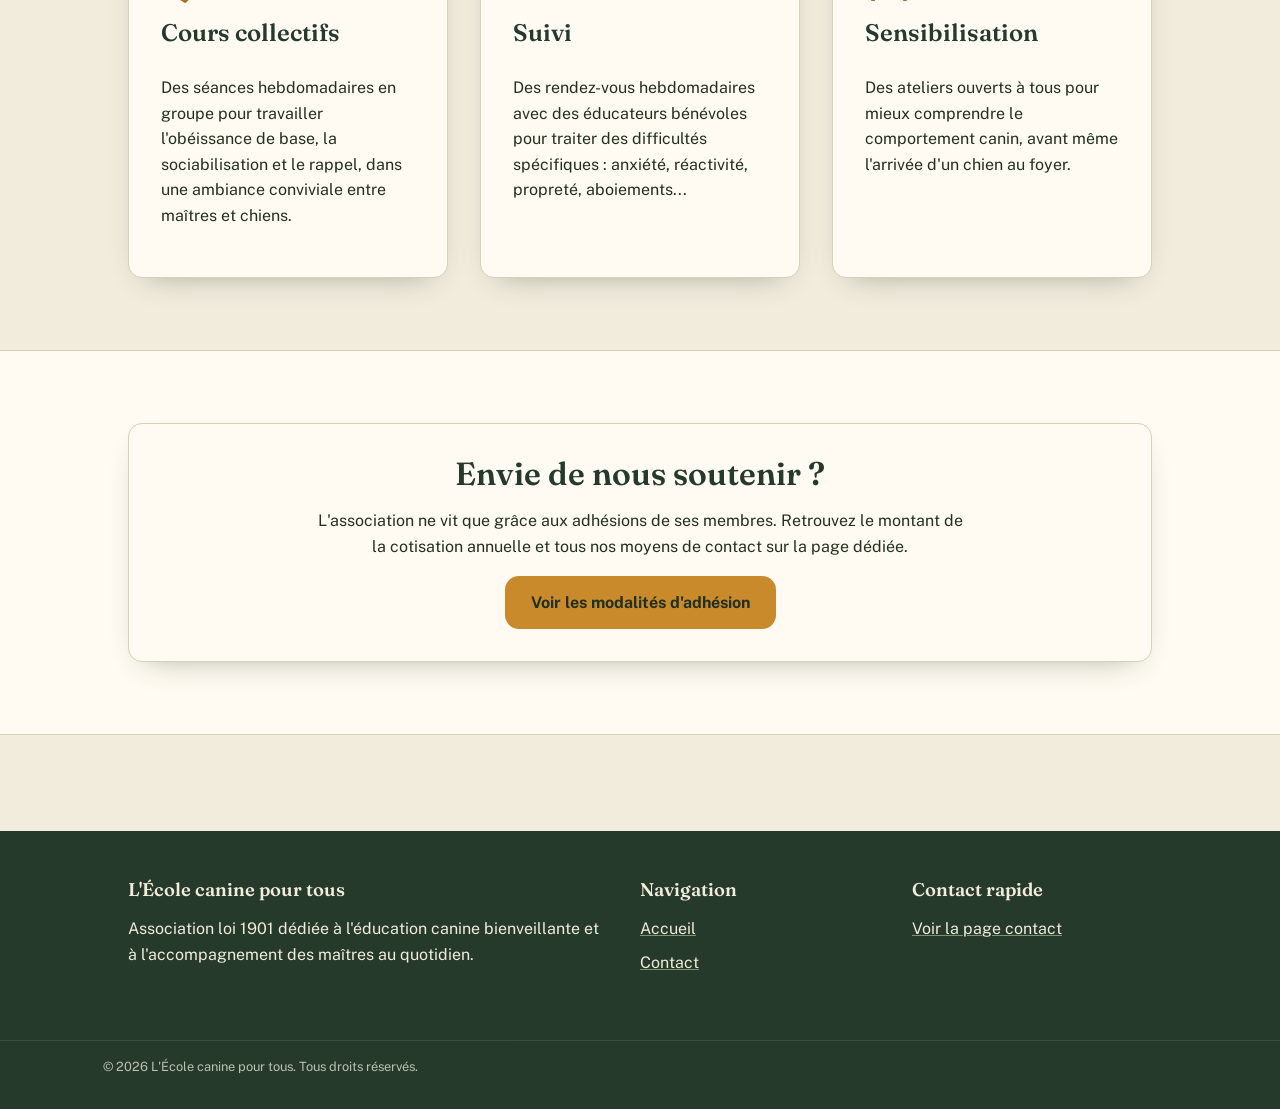
==== commit 4d320634: "updates" ====
--- a/index.html
+++ b/index.html
@@ -7,8 +7,9 @@
   <meta name="description" content="Association d'éducation canine : nous aidons les maîtres à mieux comprendre et éduquer leur chien, au quotidien.">
 
   <!-- Favicon (SVG à remplacer par le logo définitif — voir /assets/icons/README.txt) -->
-  <link rel="icon" type="image/svg+xml" href="assets/favicon.svg">
-  <link rel="alternate icon" href="assets/favicon.svg">
+  <link rel="icon" href="assets/favicon.ico" sizes="any">
+  <link rel="icon" type="image/png" sizes="32x32" href="assets/favicon-32.png">
+  <link rel="apple-touch-icon" href="assets/apple-touch-icon.png">
 
   <!-- Polices -->
   <link rel="preconnect" href="https://fonts.googleapis.com">
@@ -28,7 +29,7 @@
   <header class="site-header">
     <div class="container site-header__inner">
       <a class="brand" href="index.html">
-        <img class="brand__mark" src="assets/icons/logo-mark.svg" alt="" width="40" height="40">
+        <img class="brand__mark" src="assets/icons/logo-mark.png" alt="" width="40" height="40">
         <span>L'École canine pour tous</span>
       </a>
 
@@ -64,9 +65,17 @@
             <a class="btn btn--ghost" href="contact.html">Nous contacter</a>
           </div>
         </div>
-        <div class="hero__figure" aria-hidden="true">
-          <p>[ Emplacement photo d'un cours d'éducation canine ]</p>
-        </div>
+        <figure class="hero__figure">
+          <img
+            class="hero__image"
+            src="img/equipe-1000.jpg"
+            srcset="img/equipe-640.jpg 640w, img/equipe-1000.jpg 1000w, img/equipe-1600.jpg 1600w"
+            sizes="(min-width: 860px) 45vw, 100vw"
+            width="1000" height="750"
+            alt="Les bénévoles de L'École canine pour tous, réunis en t-shirts aux couleurs de l'association."
+            decoding="async">
+          <figcaption class="hero__caption">L'équipe de bénévoles de l'association.</figcaption>
+        </figure>
       </div>
     </section>
 
--- a/css/layout.css
+++ b/css/layout.css
@@ -32,6 +32,7 @@
   width: 40px;
   height: 40px;
   flex-shrink: 0;
+  object-fit: contain;
 }
 
 /* Navigation principale */
--- a/css/pages.css
+++ b/css/pages.css
@@ -39,16 +39,25 @@
 }
 
 .hero__figure {
-  aspect-ratio: 4 / 3;
+  margin: 0;
   border-radius: var(--radius-lg);
-  background: linear-gradient(160deg, var(--color-moss), var(--color-forest));
-  display: flex;
-  align-items: center;
-  justify-content: center;
-  color: var(--color-paper);
-  font-family: var(--font-display);
+  overflow: hidden;
+  background: var(--color-card);
+  border: 1px solid var(--color-line);
+  box-shadow: var(--shadow-card);
+}
+
+.hero__image {
+  width: 100%;
+  height: auto;
+  display: block;
+}
+
+.hero__caption {
+  padding: var(--sp-3) var(--sp-4);
+  font-size: var(--fs-100);
+  color: var(--color-forest-dark);
   text-align: center;
-  padding: var(--sp-5);
 }
 
 /* Chiffres clés */
